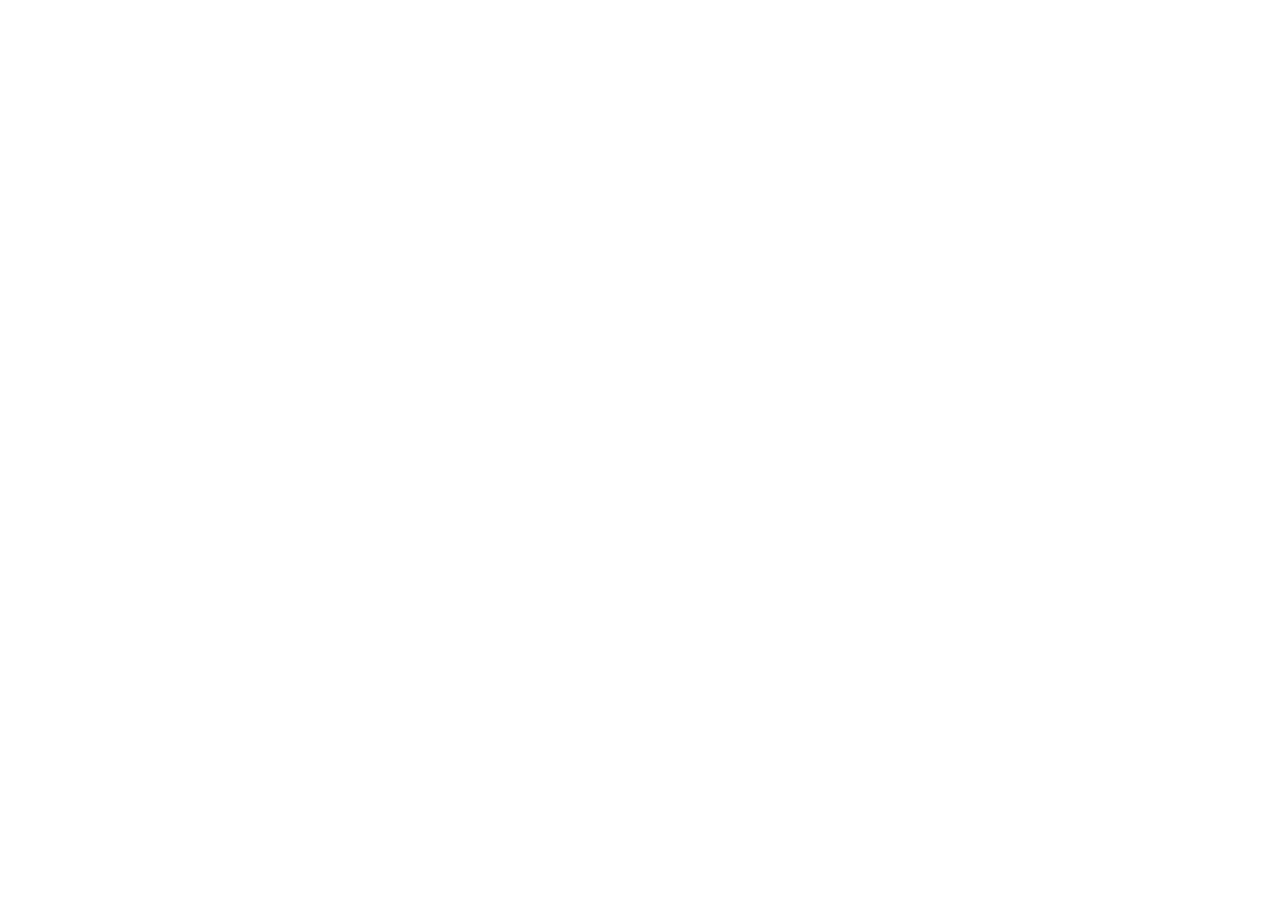
==== index.html @ b26e33c7 "feat: initial site structure for teachermaria.co - /novatech/index.html — NovaTech landing page (sta" ====
<!DOCTYPE html>
<html lang="es">
<head>
  <meta charset="UTF-8">
  <meta name="viewport" content="width=device-width, initial-scale=1.0">
  <title>Teacher María — Transformación Académica</title>
  <meta http-equiv="refresh" content="0; url=https://teachermaria.co">
</head>
<body>
  <p>Redirigiendo a <a href="https://teachermaria.co">teachermaria.co</a>...</p>
</body>
</html>
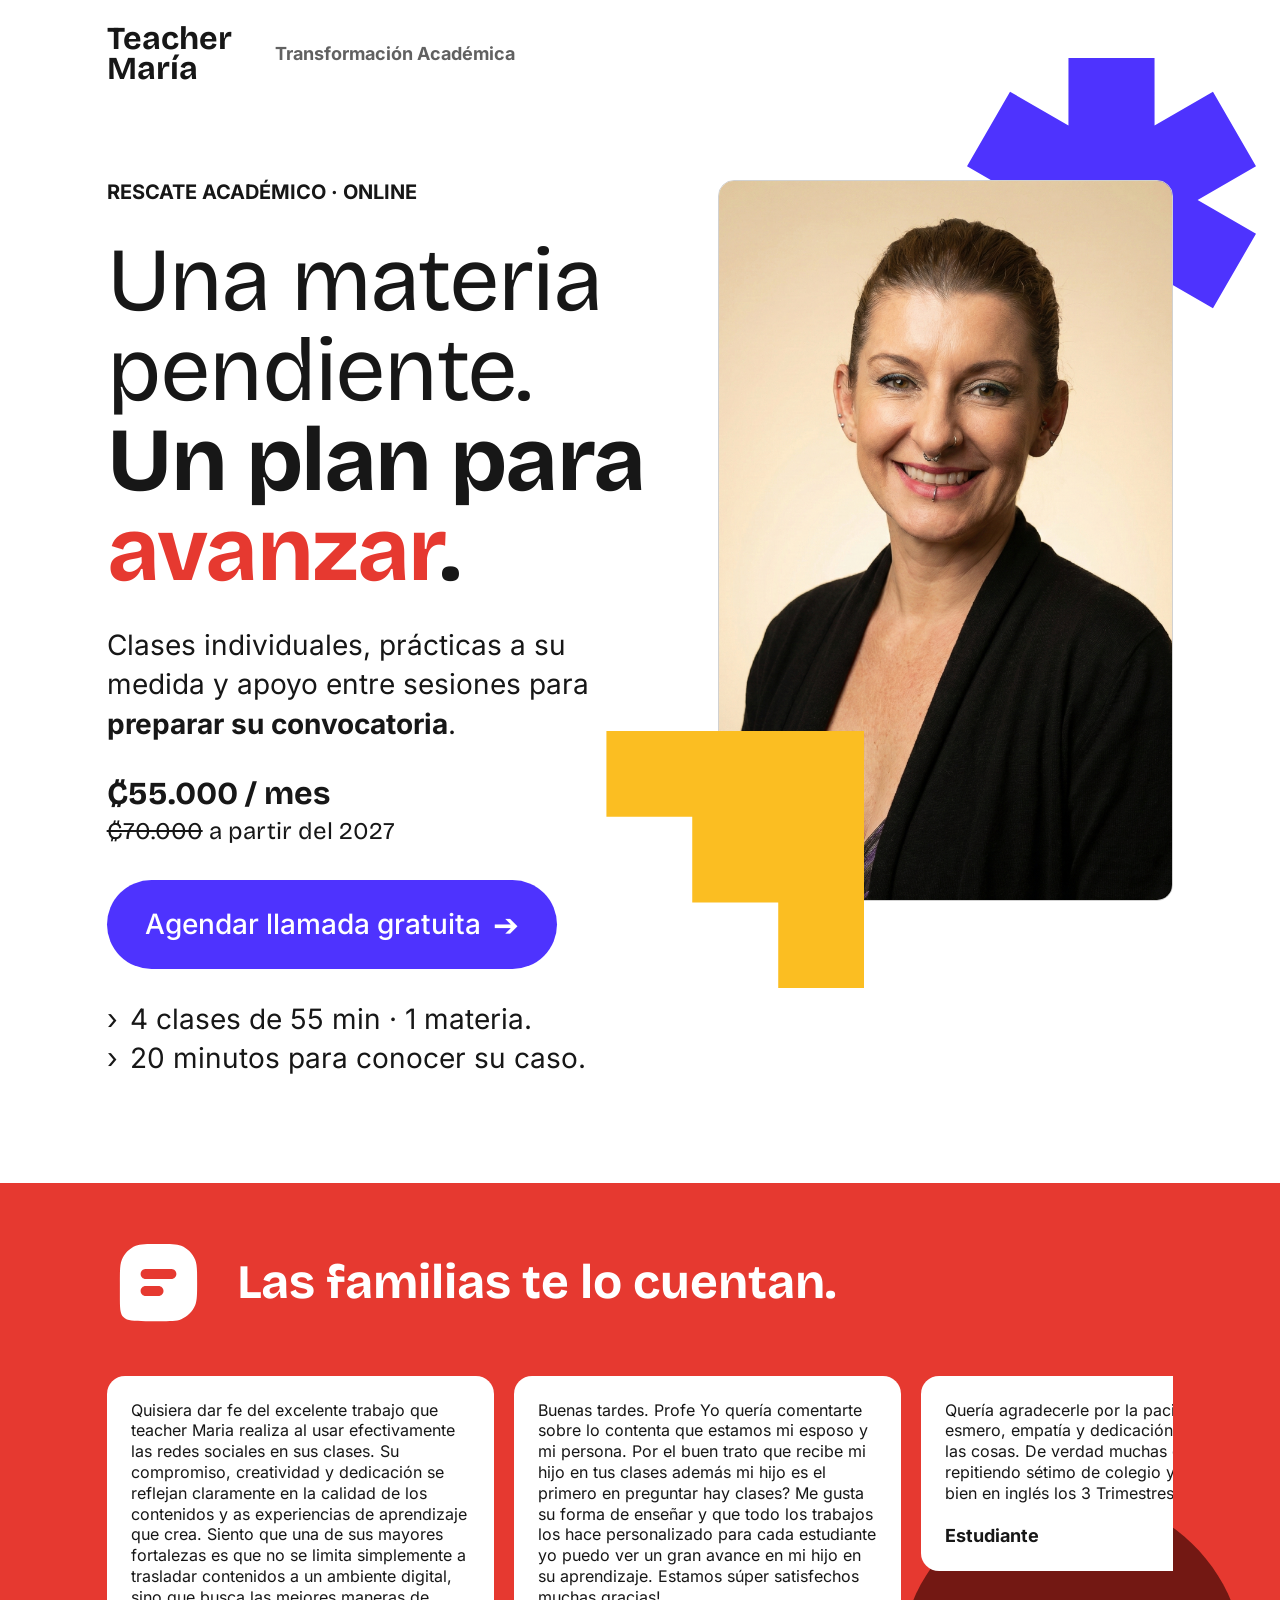
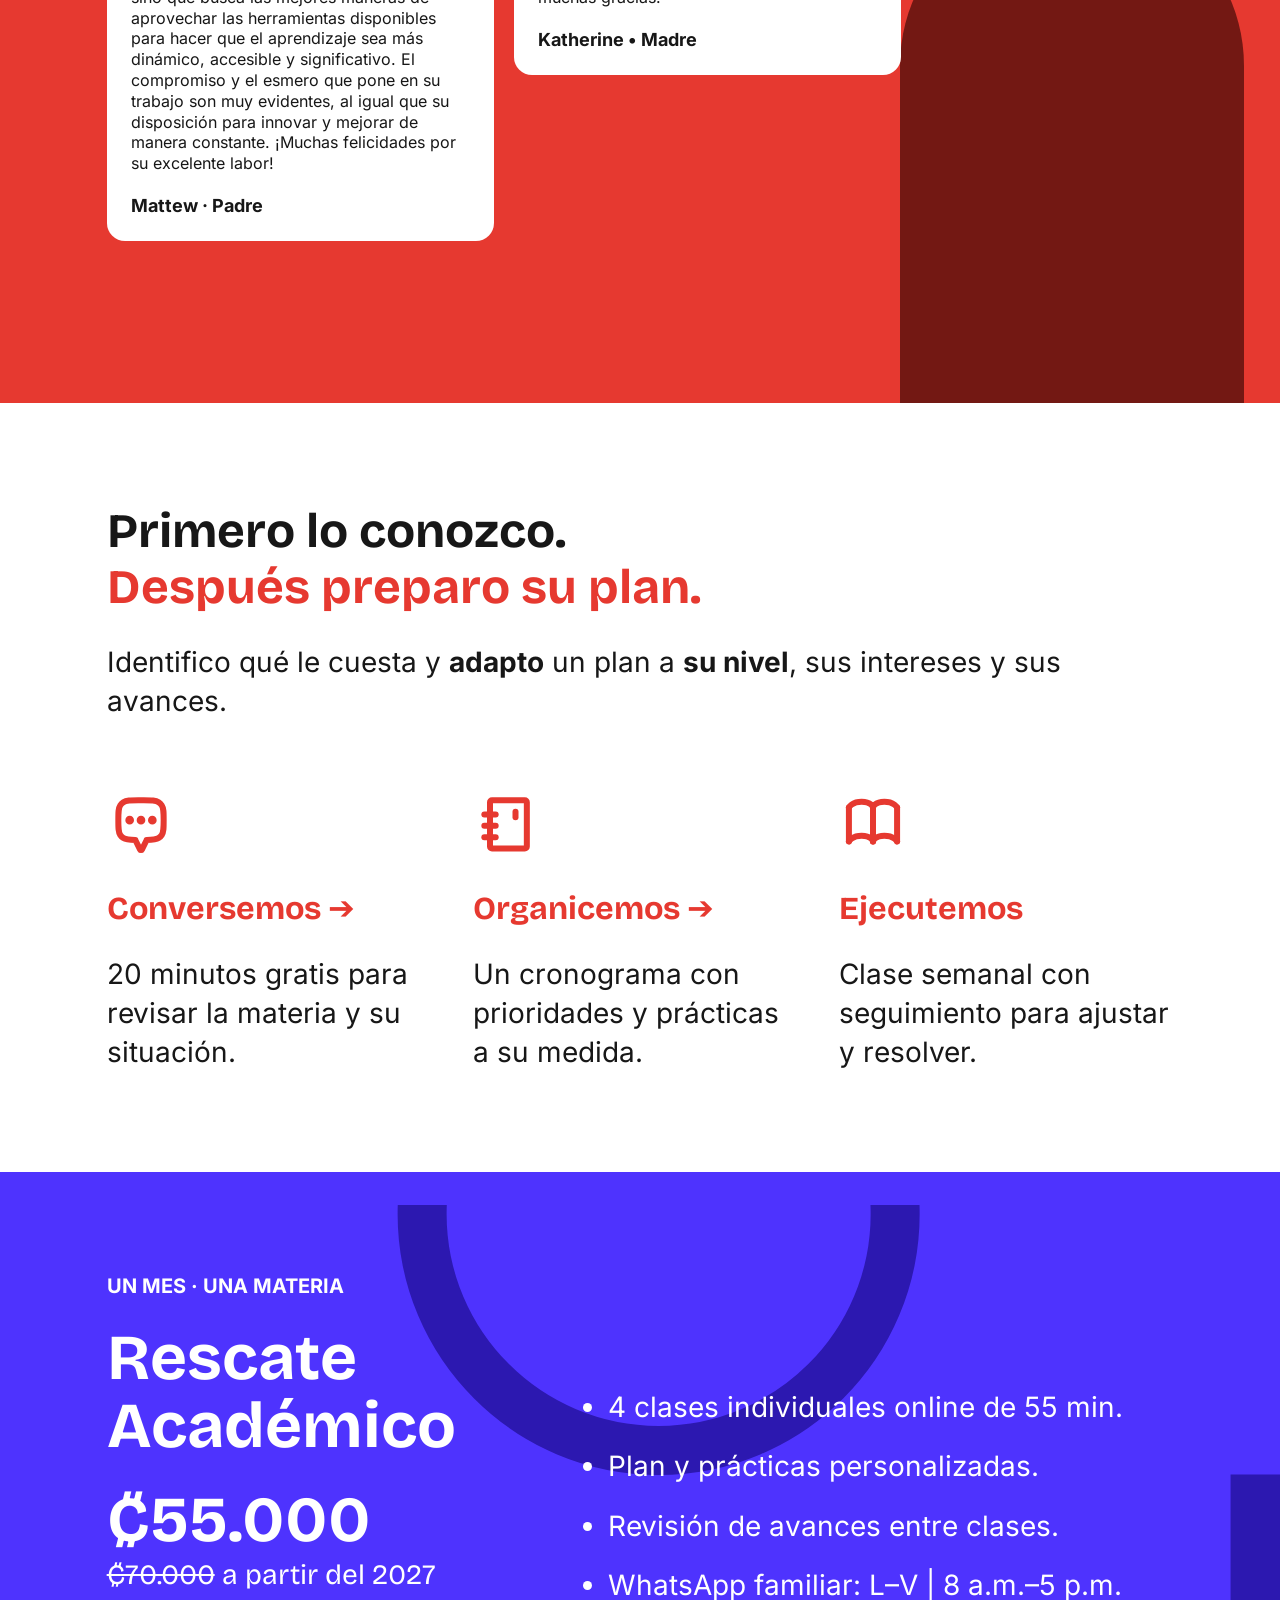
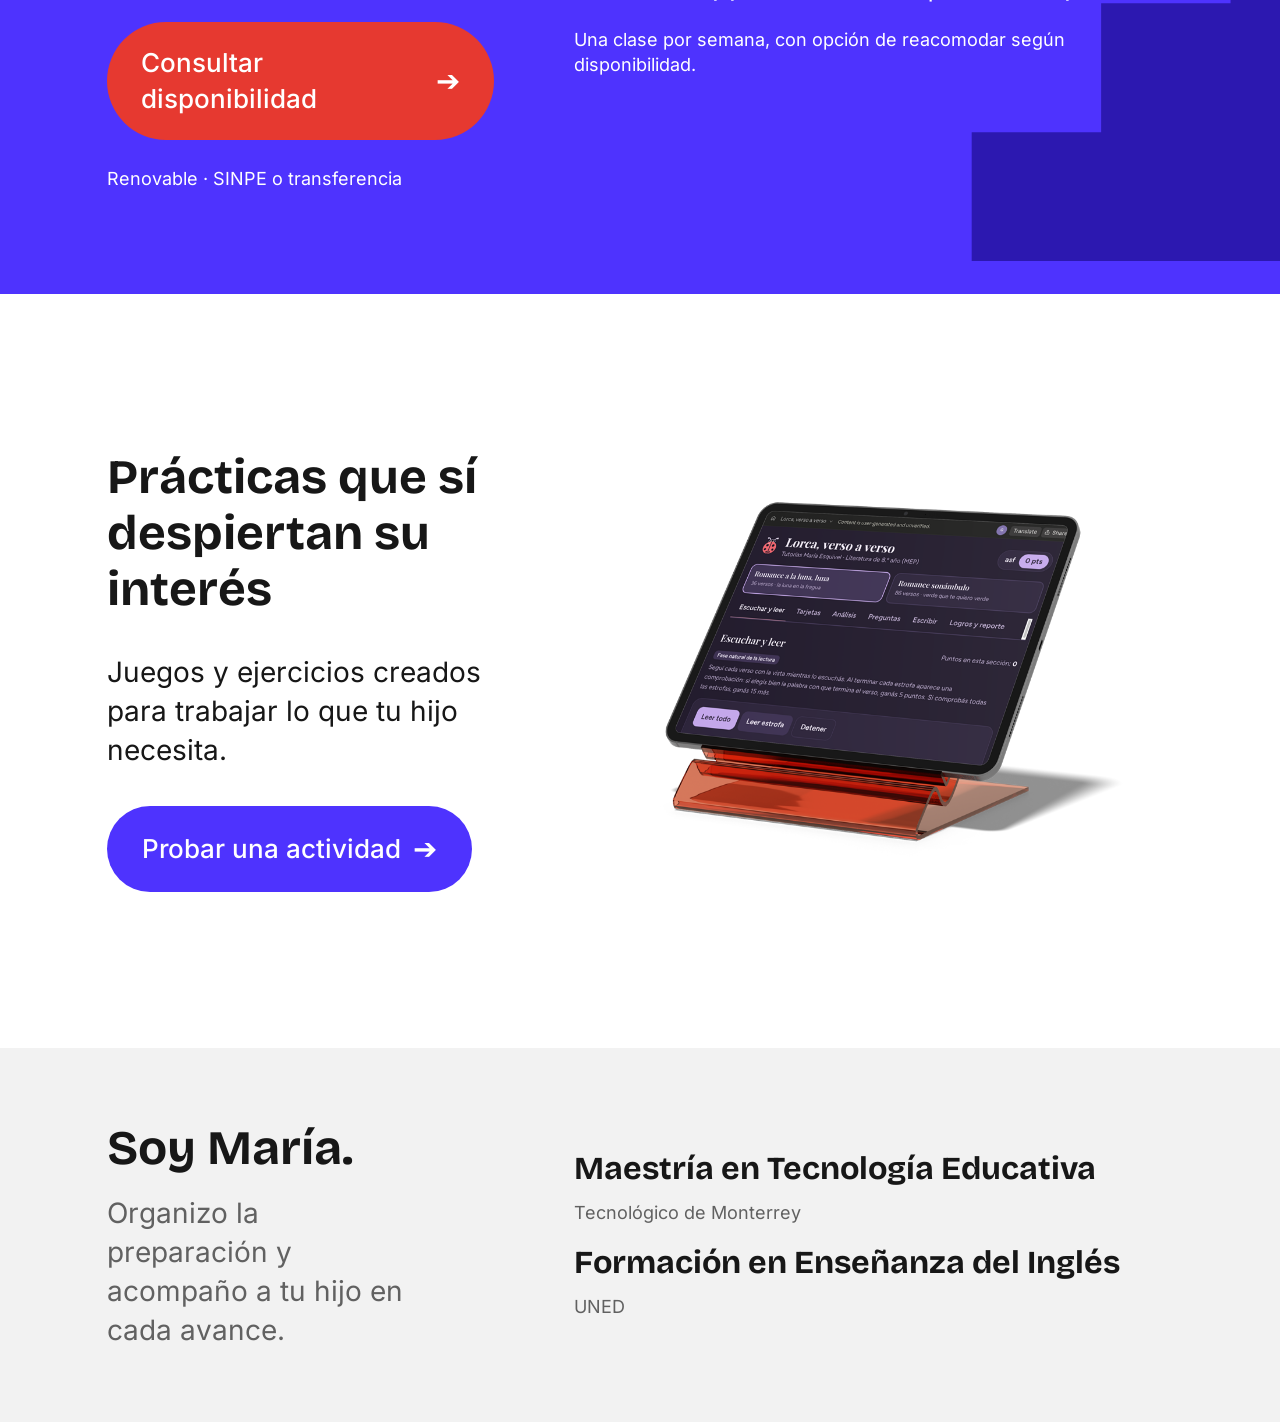
==== commit 29de9575: "Add files via upload" ====
--- a/index.html
+++ b/index.html
@@ -1,12 +1,84 @@
-<!DOCTYPE html>
-<html lang="es">
+<!doctype html>
+<html lang="es-CR">
 <head>
-  <meta charset="UTF-8">
-  <meta name="viewport" content="width=device-width, initial-scale=1.0">
-  <title>Teacher María — Transformación Académica</title>
-  <meta http-equiv="refresh" content="0; url=https://teachermaria.co">
+  <meta charset="utf-8">
+  <meta name="viewport" content="width=device-width, initial-scale=1">
+  <meta name="theme-color" content="#4e33fe">
+  <title>Teacher María · Rescate Académico</title>
+  <meta name="description" content="Clases individuales online, prácticas a su medida y apoyo entre sesiones para preparar su convocatoria. Rescate Académico con Teacher María.">
+  <meta property="og:title" content="Teacher María · Rescate Académico">
+  <meta property="og:description" content="Una materia pendiente. Un plan para avanzar. Clases individuales online y prácticas personalizadas.">
+  <meta property="og:type" content="website">
+  <meta property="og:locale" content="es_CR">
+  <link rel="preload" href="assets/fonts/bricolage-bold.ttf" as="font" type="font/ttf" crossorigin>
+  <link rel="stylesheet" href="styles.css">
+  <script src="script.js" defer></script>
 </head>
 <body>
-  <p>Redirigiendo a <a href="https://teachermaria.co">teachermaria.co</a>...</p>
+  <a class="skip-link" href="#contenido">Saltar al contenido</a>
+  <header class="site-header container">
+    <a class="brand" href="./" aria-label="Teacher María, inicio">Teacher<br>María</a>
+    <p class="brand-tagline">Transformación Académica</p>
+  </header>
+  <main id="contenido">
+    <section class="hero" aria-labelledby="hero-title">
+      <div class="hero-inner container">
+        <div class="hero-copy">
+          <p class="eyebrow">RESCATE ACADÉMICO · ONLINE</p>
+          <h1 id="hero-title"><span class="hero-regular">Una materia<br>pendiente.</span><br>Un plan para<br><span class="red">avanzar</span>.</h1>
+          <p class="hero-description">Clases individuales, prácticas a su medida y apoyo entre sesiones para <strong>preparar su convocatoria</strong>.</p>
+          <div class="hero-price"><p class="current-price">₡55.000 / mes</p><p class="future-price"><s>₡70.000</s> a partir del 2027</p></div>
+          <a class="button button-purple" href="https://wa.me/50663032871" target="_blank" rel="noopener noreferrer">Agendar llamada gratuita <span aria-hidden="true">➔</span></a>
+          <ul class="hero-details"><li>4 clases de 55 min · 1 materia.</li><li>20 minutos para conocer su caso.</li></ul>
+        </div>
+        <div class="hero-visual">
+          <div class="asterisk-position" aria-hidden="true"><img class="hero-asterisk" src="assets/images/asterisk.svg" alt="" width="289.048" height="284.064"></div>
+          <img class="portrait" src="assets/images/maria.png" alt="María, docente de Rescate Académico" width="516" height="817" fetchpriority="high">
+          <div class="stairs-position" aria-hidden="true"><div class="stairs-float"><img src="assets/images/stairs.svg" alt="" width="258.246" height="257.109"></div></div>
+        </div>
+      </div>
+    </section>
+    <section class="testimonials" aria-labelledby="familias-title">
+      <div class="container testimonials-heading">
+        <div class="section-title"><span class="testimonial-icon" aria-hidden="true"><img src="assets/images/chat-fill.svg" alt="" width="103" height="103"></span><h2 id="familias-title">Las familias te lo cuentan.</h2></div>
+      </div>
+      <div class="door-position" aria-hidden="true"><img src="assets/images/door.svg" alt="" width="343.575" height="508"></div>
+      <div class="testimonial-window" tabindex="0" role="region" aria-label="Testimonios de familias.">
+        <div class="testimonial-track">
+          <div class="testimonial-group">
+            <figure class="testimonial-card"><blockquote><p>Quisiera dar fe del excelente trabajo que teacher Maria realiza al usar efectivamente las redes sociales en sus clases. Su compromiso, creatividad y dedicación se reflejan claramente en la calidad de los contenidos y as experiencias de aprendizaje que crea. Siento que una de sus mayores fortalezas es que no se limita simplemente a trasladar contenidos a un ambiente digital, sino que busca las mejores maneras de aprovechar las herramientas disponibles para hacer que el aprendizaje sea más dinámico, accesible y significativo. El compromiso y el esmero que pone en su trabajo son muy evidentes, al igual que su disposición para innovar y mejorar de manera constante. ¡Muchas felicidades por su excelente labor!</p></blockquote><figcaption>Mattew · Padre</figcaption></figure>
+            <figure class="testimonial-card"><blockquote><p>Buenas tardes. Profe Yo quería comentarte sobre lo contenta que estamos mi esposo y mi persona. Por el buen trato que recibe mi hijo en tus clases además mi hijo es el primero en preguntar hay clases? Me gusta su forma de enseñar y que todo los trabajos los hace personalizado para cada estudiante yo puedo ver un gran avance en mi hijo en su aprendizaje. Estamos súper satisfechos muchas gracias!</p></blockquote><figcaption>Katherine • Madre</figcaption></figure>
+            <figure class="testimonial-card"><blockquote><p>Quería agradecerle por la paciencia, esmero, empatía y dedicación con que hace las cosas. De verdad muchas gracias, estoy repitiendo sétimo de colegio y este año voy bien en inglés los 3 Trimestres.</p></blockquote><figcaption>Estudiante</figcaption></figure>
+            <figure class="testimonial-card"><blockquote><p>Una excelente Teacher hace la diferencia Quiero expresar mi más sincero agradecimiento y reconocimiento a Teacher María por el excelente trabajo que ha realizado con mi hija durante sus lecciones individuales. Su paciencia, dedicación, cariño y compromiso han sido fundamentales en el proceso de aprendizaje. Cada lección ha sido preparada con esmero, tomando en cuenta las necesidades y el ritmo de aprendizaje de la niña, logrando no solo avances académicos, sino también mayor confianza y motivación. Gracias por enseñar con vocación, por creer en sus capacidades y por acompañarla con tanta entrega en cada paso de este proceso. Sin duda, Teacher María es comprometida y dedicada, que recomiendo totalmente, cómo madre de familia.</p></blockquote><figcaption>Glenda • Madre</figcaption></figure>
+            <figure class="testimonial-card"><blockquote><p>Mi experiencia con mi Teacher María, es la mejor. Me gustan muchísimo sus clases y, sobre todo, su forma de ser. Es divertida, atenta y muy paciente, que siempre busca que las lecciones sean diferentes, dinámicas y entretenidas. Me encanta que se adapte a la forma de aprender de cada estudiante y que haga que uno se sienta cómodo y con ganas de seguir aprendiendo. Cada clase es una experiencia bonita, porque además de aprender, disfruto mucho el tiempo que compartimos. Estoy muy agradecida por su dedicación, paciencia y por hacer que aprender sea algo tan divertido y especial. Yo la amo!!</p></blockquote><figcaption>Estudiante</figcaption></figure>
+          </div>
+        </div>
+      </div>
+    </section>
+    <section class="method container section-space" aria-labelledby="method-title">
+      <h2 id="method-title">Primero lo conozco.<br><span class="red">Después preparo su plan.</span></h2>
+      <p class="method-description">Identifico qué le cuesta y <strong>adapto</strong> un plan a <strong>su nivel</strong>, sus intereses y sus avances.</p>
+      <div class="steps">
+        <article class="step"><div class="step-icon chat-motion" aria-hidden="true"><img src="assets/images/chat.svg" alt="" width="68" height="68"></div><h3>Conversemos <span aria-hidden="true">➔</span></h3><p>20 minutos gratis para revisar la materia y su situación.</p></article>
+        <article class="step"><div class="step-icon notebook-motion" aria-hidden="true"><img src="assets/images/notebook.svg" alt="" width="68" height="68"></div><h3>Organicemos <span aria-hidden="true">➔</span></h3><p>Un cronograma con prioridades y prácticas<br class="desktop-break"> a su medida.</p></article>
+        <article class="step"><div class="step-icon book-motion" aria-hidden="true"><img src="assets/images/book.svg" alt="" width="68" height="68"></div><h3>Ejecutemos</h3><p>Clase semanal con seguimiento para ajustar y resolver.</p></article>
+      </div>
+    </section>
+    <section class="program" aria-labelledby="program-title">
+      <div class="program-art" aria-hidden="true"><img src="assets/images/program-background.svg" alt="" width="1440" height="656"></div>
+      <div class="container program-inner">
+        <div class="program-price"><p class="eyebrow">UN MES · UNA MATERIA</p><h2 id="program-title">Rescate<br>Académico</h2><div><p class="program-amount">₡55.000</p><p class="future-price"><s>₡70.000</s> a partir del 2027</p></div><a class="button button-red" href="https://wa.me/50663032871" target="_blank" rel="noopener noreferrer">Consultar disponibilidad <span aria-hidden="true">➔</span></a><p class="small">Renovable · SINPE o transferencia</p></div>
+        <div class="program-benefits"><ul><li>4 clases individuales online de 55 min.</li><li>Plan y prácticas personalizadas.</li><li>Revisión de avances entre clases.</li><li>WhatsApp familiar: L–V | 8 a.m.–5 p.m.</li></ul><p class="small">Una clase por semana, con opción de reacomodar según disponibilidad.</p></div>
+      </div>
+    </section>
+    <section class="demo container section-space" aria-labelledby="demo-title">
+      <div class="demo-copy"><h2 id="demo-title">Prácticas que sí<br>despiertan su<br>interés</h2><p>Juegos y ejercicios creados para trabajar lo que tu hijo necesita.</p>
+        <!-- ACTIVIDAD_URL: reemplazar ÚNICAMENTE el href por la URL definitiva de la actividad. -->
+        <a class="button button-purple" id="activity-link" href="https://www.teachermaria.co/ejemplo">Probar una actividad <span aria-hidden="true">➔</span></a>
+      </div>
+      <div class="demo-visual"><img src="assets/images/activity.png" alt="Vista de una actividad interactiva en una tableta con soporte naranja" width="1280" height="853" loading="lazy"></div>
+    </section>
+    <section class="about" aria-labelledby="about-title"><div class="container about-inner"><div class="about-copy"><h2 id="about-title">Soy María.</h2><p>Organizo la preparación y acompaño a tu hijo en cada avance.</p></div><div class="credentials"><div><h3>Maestría en Tecnología Educativa</h3><p>Tecnológico de Monterrey</p></div><div><h3>Formación en Enseñanza del Inglés</h3><p>UNED</p></div></div></div></section>
+  </main>
 </body>
 </html>
--- a/styles.css
+++ b/styles.css
@@ -0,0 +1,18 @@
+@font-face{font-family:'Bricolage Grotesque';src:url('assets/fonts/bricolage-regular.ttf') format('truetype');font-weight:400;font-style:normal;font-display:swap}
+@font-face{font-family:'Bricolage Grotesque';src:url('assets/fonts/bricolage-bold.ttf') format('truetype');font-weight:700;font-style:normal;font-display:swap}
+@font-face{font-family:Inter;src:url('assets/fonts/inter-latin.woff2') format('woff2');font-weight:100 900;font-style:normal;font-display:swap}
+:root{--purple:#4e33fe;--red:#e63930;--ink:#171717;--muted:#616161;--paper:#fff;--surface:#f2f2f2;--container:1200px;--gutter:clamp(24px,8.333vw,120px);--heading:'Bricolage Grotesque',Arial,sans-serif}
+*{box-sizing:border-box}html{scroll-behavior:smooth}body{margin:0;background:var(--paper);color:var(--ink);font:400 28px/1.4 Inter,Arial,sans-serif}h1,h2,h3,p,figure,blockquote{margin:0}h1,h2,h3{font-family:var(--heading);font-weight:700}h2{font-size:48px;line-height:1.167}h3{font-size:32px;line-height:1.1}a,button{-webkit-tap-highlight-color:transparent;touch-action:manipulation}a:focus-visible,button:focus-visible,[tabindex]:focus-visible{outline:3px solid #171717;outline-offset:6px}.container{width:calc(100% - var(--gutter)*2);max-width:var(--container);margin-inline:auto}.red{color:var(--red)}.small{font-size:18px;line-height:1.4}.eyebrow{font-size:20px;line-height:1.2;font-weight:700}.section-space{padding-block:100px}.skip-link{position:fixed;top:12px;left:12px;z-index:30;transform:translateY(-160%);background:#fff;color:#171717;padding:12px 20px;font-size:18px;border-radius:6px}.skip-link:focus{transform:none}.site-header{display:flex;gap:24px;align-items:center;padding-block:24px;min-height:108px}.brand{width:144px;flex:none;font:700 32px/.94 var(--heading);color:var(--ink);text-decoration:none}.brand-tagline{font-size:18px;font-weight:700;color:var(--muted)}
+.button{display:inline-flex;align-items:center;justify-content:center;gap:12px;min-height:86px;padding:23px 38px;border-radius:100px;font-size:28px;line-height:1.4;font-weight:500;text-decoration:none;width:fit-content;transition:transform .2s,box-shadow .2s}.button span{font-size:1.1em;transition:transform .2s}.button:hover{transform:translateY(-2px);box-shadow:0 8px 24px #1717171a}.button:hover span{transform:translateX(4px)}.button-purple{background:var(--purple);color:white}.button-red{background:var(--red);color:#fff}
+.hero{position:relative;overflow-x:clip;overflow-y:visible}.hero-inner{display:grid;grid-template-columns:minmax(0,620fr) minmax(0,516fr);gap:64px;padding-block:72px 104px;align-items:start}.hero-copy{display:flex;flex-direction:column;align-items:start;gap:31px}.hero h1{font-size:90px;line-height:1;letter-spacing:-1.7px}.hero-regular{font-weight:400}.hero-description{max-width:536px;font-size:28px;line-height:1.4}.hero-price{font-family:var(--heading)}.current-price{font-size:32px;font-weight:700;line-height:1.2}.future-price{font-family:var(--heading);font-size:24px;font-weight:400;line-height:1.5}.hero-details{list-style:none;padding:0;margin:0;font-size:28px;line-height:1.4}.hero-details li:before{content:'›';margin-right:12px}.hero-visual{position:relative;isolation:isolate}.portrait{display:block;width:100%;height:auto;aspect-ratio:516/817;object-fit:cover;border-radius:16px;border:1px solid #d1d1d1;position:relative;z-index:1}.asterisk-position{position:absolute;top:-122px;right:-83px;z-index:0}.hero-asterisk{display:block;animation:rotate-star 22s linear infinite;transform-origin:50% 50%}.stairs-position{position:absolute;left:-112px;bottom:-87px;z-index:2}.stairs-float{animation:diagonal 4s ease-in-out infinite}.stairs-position img{display:block;transform:rotate(180deg)}
+.testimonials{background:var(--red);position:relative;overflow:hidden;padding-block:48px 110px;color:#fff}.testimonials-heading{display:flex;align-items:center;justify-content:space-between;gap:24px;margin-bottom:38px}.section-title{display:flex;gap:27px;align-items:center;min-width:0}.testimonial-icon{height:103px;width:103px;flex:none;display:block}.testimonial-icon img{display:block}.door-position{position:absolute;right:2.85%;bottom:0;pointer-events:none}.door-position img{display:block}.testimonial-window{position:relative;overflow-x:auto;overflow-y:hidden;width:calc(100% - var(--gutter)*2);max-width:1200px;margin-inline:auto;padding-block:4px 10px;outline-offset:-6px!important}.testimonial-track{display:flex;gap:20px;width:max-content;transform:translate3d(0,0,0)}.testimonial-group{display:flex;gap:20px;align-items:start}.testimonial-group+.testimonial-group{padding-left:0}.testimonial-card{width:387px;flex:none;padding:24px;border-radius:18px;background:white;color:var(--ink);font-size:16px;line-height:1.3}.testimonial-card blockquote p+p{margin-top:8px}.testimonial-card figcaption{font-size:18px;font-weight:700;margin-top:20px;line-height:1.3}.testimonials.is-ready .testimonial-window{overflow-x:hidden}.testimonials.is-ready .testimonial-track{animation:marquee var(--marquee-duration,90s) linear infinite}.testimonials.no-motion .testimonial-window{overflow-x:auto}.testimonials.no-motion .testimonial-track{animation:none}.testimonials.no-motion .testimonial-group[aria-hidden]{display:none}
+.method-description{margin-top:28px}.steps{display:grid;grid-template-columns:repeat(3,minmax(0,1fr));gap:32px;margin-top:68px}.step-icon{height:68px;width:68px;margin-bottom:34px;transform-origin:50% 75%}.step-icon img{display:block}.step h3{color:var(--red);margin-bottom:28px}.step h3 span{font-weight:400}.step p{font-size:28px;line-height:1.4}.chat-motion{animation:chat-bounce 4.2s ease-in-out infinite}.notebook-motion{animation:notebook-tilt 5s ease-in-out infinite;animation-delay:.6s}.book-motion{animation:book-open 4.8s ease-in-out infinite;animation-delay:1.2s}
+.program{background:var(--purple);color:#fff;position:relative;overflow:hidden}.program-art{position:absolute;inset:0;pointer-events:none;display:flex;align-items:center;justify-content:center}.program-art img{display:block;flex:none}.program-inner{position:relative;padding-block:102px;display:grid;grid-template-columns:440fr 680fr;gap:80px;align-items:center}.program-price{display:flex;flex-direction:column;align-items:start;gap:26px}.program h2,.program-amount{font:700 64px/1.06 var(--heading)}.program .future-price{font-size:28px}.program-benefits ul{padding-left:34px;margin:0;display:grid;gap:20px}.program-benefits .small{margin-top:22px}.program .button{padding-inline:34px;font-size:26px;min-height:80px}.program .small{color:#fff}
+.demo{display:grid;grid-template-columns:440fr 680fr;gap:80px;align-items:center;min-height:754px}.demo-copy{display:flex;flex-direction:column;align-items:start;gap:36px;position:relative;z-index:1}.demo-visual{position:relative;width:100%;aspect-ratio:800/522;border-radius:16px;overflow:hidden}.demo-visual img{position:absolute;display:block;width:124.32%;height:142.8%;max-width:none;left:-12.16%;top:-25.91%;object-fit:fill}.demo .button{font-size:26px;white-space:nowrap;padding-inline:35px}.about{background:var(--surface);padding-block:72px}.about-inner{display:grid;grid-template-columns:440fr 680fr;gap:80px;align-items:center}.about-copy p{color:var(--muted);max-width:306px;margin-top:18px}.credentials{display:grid;gap:20px}.credentials h3{font-size:32px;line-height:1.15}.credentials p{color:var(--muted);font-size:18px;margin-top:12px}
+@keyframes rotate-star{to{transform:rotate(360deg)}}@keyframes diagonal{0%,100%{transform:translate(0,0)}50%{transform:translate(11px,-11px)}}@keyframes marquee{to{transform:translate3d(calc(-1 * var(--marquee-distance)),0,0)}}@keyframes chat-bounce{0%,55%,100%{transform:translateY(0) rotate(0)}65%{transform:translateY(-6px) rotate(-5deg)}75%{transform:translateY(0) rotate(4deg)}85%{transform:translateY(-3px) rotate(0)}}@keyframes notebook-tilt{0%,55%,100%{transform:rotate(0)}65%{transform:rotate(-8deg)}78%{transform:rotate(6deg)}88%{transform:rotate(-3deg)}}@keyframes book-open{0%,55%,100%{transform:perspective(200px) rotateY(0) translateY(0)}70%{transform:perspective(200px) rotateY(-16deg) translateY(-4px)}85%{transform:perspective(200px) rotateY(12deg) translateY(-2px)}}
+@media(min-width:1441px){.asterisk-position{right:-60px}}
+@media(max-width:1199px){h2{font-size:40px}h3{font-size:27px}body{font-size:23px}.hero-inner{gap:40px}.hero h1{font-size:clamp(54px,6.25vw,75px)}.hero-copy{gap:24px}.hero-description,.hero-details{font-size:23px}.eyebrow{font-size:16px}.button{font-size:22px;min-height:70px;padding:19px 26px}.asterisk-position{transform:scale(.8);transform-origin:bottom right;right:-60px;top:-125px}.stairs-position{transform:scale(.75);transform-origin:top left;left:-85px;bottom:-150px}.program-inner,.demo,.about-inner{gap:50px}.program h2,.program-amount{font-size:52px}.program .button,.demo .button{font-size:20px;padding-inline:25px;min-height:68px}.program-benefits ul{gap:15px}.program .future-price{font-size:23px}.step p{font-size:23px}.credentials h3{font-size:26px}.demo{min-height:620px}.testimonial-icon{width:82px;height:82px;transform:scale(.8);transform-origin:left center;margin-right:-20px}.testimonial-card{width:350px}.program-inner{padding-block:85px}}
+@media(max-width:767px){:root{--gutter:24px}body{font-size:19px}h2{font-size:34px;line-height:1.12}h3{font-size:26px}.site-header{min-height:88px;padding-block:20px;gap:18px}.brand{font-size:25px;width:110px}.brand-tagline{font-size:12px;max-width:170px}.hero-inner{display:flex;flex-direction:column;padding-block:34px 85px;gap:65px}.hero-copy{gap:24px;width:100%}.hero h1{font-size:clamp(49px,9.5vw,70px);letter-spacing:-1px}.hero-description{font-size:20px;max-width:440px}.eyebrow{font-size:13px}.hero-details{font-size:17px;line-height:1.6}.current-price{font-size:30px}.future-price{font-size:21px}.button{min-height:62px;font-size:18px;padding:17px 25px;gap:10px}.hero-visual{width:78%;max-width:390px;align-self:center}.portrait{border-radius:12px}.asterisk-position{top:-108px;right:-52px;transform:scale(.62)}.stairs-position{left:-47px;bottom:-160px;transform:scale(.6)}.testimonials{padding-block:38px 55px}.testimonials-heading{margin-bottom:26px;gap:10px}.section-title{gap:10px}.section-title h2{font-size:29px}.testimonial-icon{height:52px;width:52px;transform:scale(.5);margin-right:-4px;transform-origin:left top}.testimonial-card{width:min(340px,calc(100vw - 64px));padding:22px;font-size:15px;line-height:1.4}.testimonial-card figcaption{font-size:16px}.door-position{right:-70px;transform:scale(.7);transform-origin:bottom right}.section-space{padding-block:65px}.method-description{margin-top:24px}.steps{grid-template-columns:1fr;gap:40px;margin-top:40px}.step{display:grid;grid-template-columns:52px 1fr;column-gap:20px;align-items:start}.step-icon{grid-row:1/3;transform-origin:center;zoom:.765;margin:0}.step h3{margin-bottom:12px;font-size:26px}.step p{font-size:19px;max-width:390px}.desktop-break{display:none}.program-inner{grid-template-columns:1fr;gap:40px;padding-block:65px}.program-price{gap:24px}.program h2,.program-amount{font-size:52px}.program .future-price{font-size:23px}.program .button,.demo .button{font-size:18px;min-height:62px;padding-inline:25px}.program-benefits ul{padding-left:24px;gap:16px;font-size:19px}.small{font-size:14px}.program-benefits .small{font-size:14px;max-width:400px}.program-art{align-items:end;justify-content:end;opacity:.7}.program-art img{transform:scale(.8);transform-origin:right bottom}.demo{display:flex;flex-direction:column;gap:32px;min-height:0;align-items:stretch}.demo-copy{gap:27px}.demo-copy h2 br{display:none}.demo-copy h2{max-width:330px}.demo-copy>p{max-width:370px}.demo-visual{align-self:center;max-width:620px;width:100%}.about{padding-block:54px}.about-inner{grid-template-columns:1fr;gap:35px}.about-copy p{font-size:19px;max-width:330px;margin-top:16px}.credentials{gap:24px}.credentials h3{font-size:24px}.credentials p{font-size:15px;margin-top:9px}}
+@media(prefers-reduced-motion:reduce){html{scroll-behavior:auto}*,*::before,*::after{animation:none!important;transition:none!important}.testimonial-window{overflow-x:auto}.testimonial-group[aria-hidden]{display:none}}
+
+@media(max-width:767px){.button-red{font-size:19px!important;font-weight:700}}
